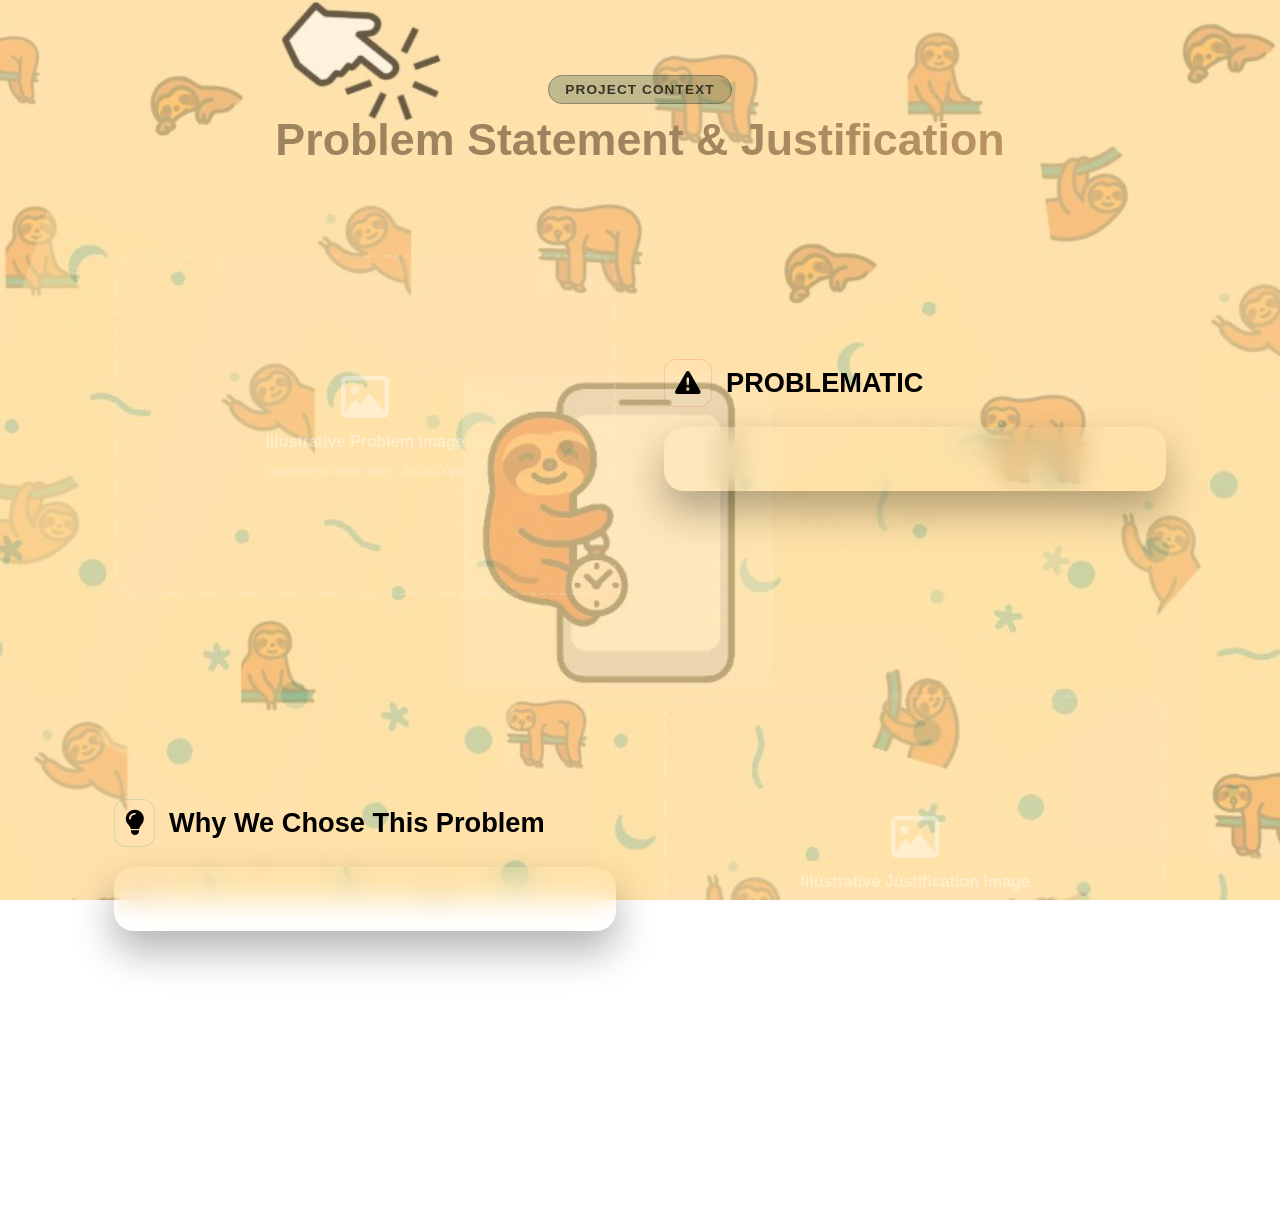
==== template/problematic.html @ 4d4d7ff4 "Project initiation completed: created the home page, added images and styles, and built the problem " ====
<!DOCTYPE html>
<html lang="en">
<head>
    <meta charset="UTF-8">
    <meta name="viewport" content="width=device-width, initial-scale=1.0">
    <title>Problem Statement & Justification</title>
    <!-- Optional icons for professional dynamism -->
    <link rel="stylesheet" href="https://cdnjs.cloudflare.com/ajax/libs/font-awesome/6.4.0/css/all.min.css">
    <link rel="stylesheet" href="../style/style.css">
</head>
<body>

    <main class="main-container">
        
        <header class="page-header">
            <span class="badge">Project Context</span>
            <h1>Problem Statement & Justification</h1>
            <p class="subtitle"></p>
        </header>

        <section class="content-section row-reverse">
            <div class="text-block">
                <div class="section-title">
                    <i class="fa-solid fa-triangle-exclamation icon-problem"></i>
                    <h2>PROBLEMATIC</h2>
                </div>
                <div class="glass-card">
                    
                </div>
            </div>
            
            <div class="image-block">
                <div class="image-placeholder">
                    <i class="fa-regular fa-image"></i>
                    <span>Illustrative Problem Image</span>
                    <small>Suggested dimensions: 600x400px</small>
                </div>
            </div>
        </section>

        <section class="content-section">
            <div class="text-block">
                <div class="section-title">
                    <i class="fa-solid fa-lightbulb icon-justification"></i>
                    <h2>Why We Chose This Problem</h2>
                </div>
                <div class="glass-card">
                    
                </div>
            </div>

            <div class="image-block">
                <div class="image-placeholder">
                    <i class="fa-regular fa-image"></i>
                    <span>Illustrative Justification Image</span>
                    <small>Suggested dimensions: 600x400px</small>
                </div>
            </div>
        </section>
    </main>

</body>
</html>
---- style/style.css ----
* {
    margin: 0;
    padding: 0;
    box-sizing: border-box;
}


body {
    font-family: 'Segoe UI', Tahoma, Geneva, Verdana, sans-serif;
    background-image: url("../resources/fondo.jpeg");
    background-size: cover;
    background-position: center;
    background-repeat: no-repeat;
    background-attachment: fixed;
    overflow-x: hidden;
}

.container {
    width: 100%;
    min-height: 100vh;
    position: relative;
}

.title {
    position: absolute;
    top: 40px;
    left: 50%;
    transform: translateX(-50%);
    background: #3e6f55;
    color: white;
    font-size: clamp(30px, 5vw, 55px);
    font-weight: 800;
    padding: 10px 80px;
    border-radius: 40px;
    white-space: nowrap;
    z-index: 100;
}

.panel {
    position: absolute;
    top: 200px;
    left: 120px;
    background: rgba(111, 143, 110, 0.95);
    padding: 40px 30px;
    border-radius: 40px;
    display: flex;
    flex-direction: column;
    gap: 30px;
    z-index: 90;
}

.button {
    background: white;
    padding: 20px 40px;
    border-radius: 40px;
    font-weight: bold;
    color: #2f6b4f;
    text-align: center;
    width: 260px;
    box-shadow: 0px 0px 20px rgba(255, 255, 255, 0.7);
    cursor: pointer;
    transition: 0.3s;
    text-decoration: none;
}

.button:hover {
    transform: translateY(-5px) scale(1.05);
    box-shadow: 0px 5px 25px rgba(255, 255, 255, 0.9);
}

a {
    text-decoration: none;
}

/* _____PHONE BOX______ */
.phone-box {
    position: absolute;
    right: 215px;
    top: 180px;
    width: 320px;
    height: 440px;
    background: #6f8f6e;
    border-radius: 40px;
    display: flex;
    justify-content: center;
    align-items: center;
    animation: flotar 4s infinite ease-in-out;
}

.phone-box video {
    width: 220px;
}

/* ______RANGEL______ */
.pet {
    width: 100px;
    height: 100px;
    border-radius: 50%;
    overflow: hidden;
    background: #253f33;
    box-shadow: 0px 5px 20px rgba(0, 0, 0, 0.3);
    animation: flotar 3s infinite ease-in-out;
    cursor: pointer;
    transition: 0.3s;
    border: 3px solid #fff;
}

.pet:hover {
    transform: scale(1.08);
}

.pet img {
    width: 100%;
    height: 100%;
    object-fit: cover;
}


@keyframes flotar {
    0% { transform: translateY(0px); }
    50% { transform: translateY(-12px); }
    100% { transform: translateY(0px); }
}
/* ______ TEAM ________ */
.team-container {
    margin: 60px auto;
    text-align: center;
    padding: 0 20px;
}

.team-title {
    margin-bottom: 28px;
    font-weight: 700;
    font-size: 1.8rem;
    color: #171718;
}


.team-grid {
    display: flex;
    justify-content: center;
    gap: 22px;
    flex-wrap: wrap;
}

.team-member {
    background: rgba(255, 255, 255, 0.08);
    backdrop-filter: blur(12px);
    border-radius: 50px;
    padding: 15px 24px;
    display: flex;
    align-items: center;
    gap: 15px;
    transition: 0.3s ease;
    box-shadow: 0 6px 20px rgba(0, 0, 0, 0.18);
    border: 1px solid rgba(255, 255, 255, 0.06);
}

.team-member:hover {
    transform: translateY(-4px);
    background: rgba(108, 99, 255, 0.16);
}

.team-member img {
    width: 62px;
    height: 62px;
    border-radius: 50%;
    object-fit: cover;
    border: 2px solid var(--accent-2);
}

.team-member p {
    margin: 0;
    font-weight: 600;
    color: #0d0d0e;
}

@media (max-width: 600px) {
    .team-member {
        width: 100%;
        justify-content: center;
    }
}
.main-container {
    max-width: 1100px;
    margin: 0 auto;
    padding: 80px 24px;
}

/* ____ HEADER _____ */
.page-header {
    text-align: center;
    margin-bottom: 90px;
}

.page-header .badge {
    background: rgba(76, 110, 82, 0.349);
    border: 1px solid rgba(29, 25, 39, 0.3);
    color: #383127;
    padding: 6px 16px;
    border-radius: 30px;
    font-size: 0.85rem;
    font-weight: 600;
    text-transform: uppercase;
    letter-spacing: 0.08em;
}

.page-header h1 {
    font-size: clamp(2rem, 4vw, 2.8rem);
    font-weight: 800;
    margin: 16px 0 12px;
    background: linear-gradient(135deg, #9c845f 50%, #ca9964);
    -webkit-background-clip: text;
    -webkit-text-fill-color: transparent;
}

.page-header .subtitle {
    font-size: 1.1rem;
    color: var(--text-muted);
    max-width: 650px;
    margin: 0 auto;
    line-height: 1.5;
}

.content-section {
    display: grid;
    grid-template-columns: 1fr 1fr;
    gap: 48px;
    align-items: center;
    margin-bottom: 100px;
}

.row-reverse {
    direction: rtl; 
}

.row-reverse .text-block,
.row-reverse .image-block {
    direction: ltr; 
}

.section-title {
    display: flex;
    align-items: center;
    gap: 14px;
    margin-bottom: 20px;
}

.section-title i {
    font-size: 1.6rem;
    padding: 10px;
    border-radius: 12px;
    background: rgba(255, 255, 255, 0.05);
}

.icon-problem {
    color: var(--accent-problem);
    border: 1px solid rgba(239, 68, 68, 0.2);
}

.icon-justification {
    color: var(--accent-justification);
    border: 1px solid rgba(16, 185, 129, 0.2);
}

.section-title h2 {
    font-size: 1.7rem;
    margin: 0;
    font-weight: 700;
}

.glass-card {
    background: var(--glass-bg);
    backdrop-filter: blur(14px);
    -webkit-backdrop-filter: blur(14px);
    border: 1px solid var(--glass-border);
    border-radius: 20px;
    padding: 32px;
    box-shadow: 0 20px 40px rgba(0, 0, 0, 0.3);
}

.glass-card p {
    color: var(--text-muted);
    line-height: 1.7;
    margin-top: 0;
    margin-bottom: 18px;
    font-size: 1.02rem;
}

.glass-card p:last-child {
    margin-bottom: 0;
}

.custom-list {
    margin: 0;
    padding-left: 20px;
}

.custom-list li {
    color: var(--text-muted);
    margin-bottom: 10px;
    line-height: 1.5;
}

.custom-list li strong {
    color: #ffffff;
}

.image-placeholder {
    width: 100%;
    height: 340px;
    background: rgba(255, 255, 255, 0.03);
    border: 2px dashed rgba(255, 255, 255, 0.15);
    border-radius: 20px;
    display: flex;
    flex-direction: column;
    justify-content: center;
    align-items: center;
    gap: 12px;
    color: rgba(255, 255, 255, 0.4);
    transition: all 0.3s ease;
}

.image-block img {
    width: 100%;
    height: 340px;
    object-fit: cover;
    border-radius: 20px;
    border: 1px solid var(--glass-border);
    box-shadow: 0 15px 35px rgba(0,0,0,0.4);
}

.image-placeholder i {
    font-size: 3rem;
}

.image-placeholder span {
    font-weight: 600;
    font-size: 1rem;
}

.image-placeholder small {
    font-size: 0.8rem;
    opacity: 0.7;
}

@media (max-width: 900px) {
    .main-container {
        padding: 50px 20px;
    }
    
    .content-section, .row-reverse {
        grid-template-columns: 1fr; 
        gap: 28px;
        margin-bottom: 60px;
        direction: ltr;
    }

    .page-header {
        margin-bottom: 50px;
    }

    .image-placeholder, .image-block img {
        height: 260px; 
    }
}
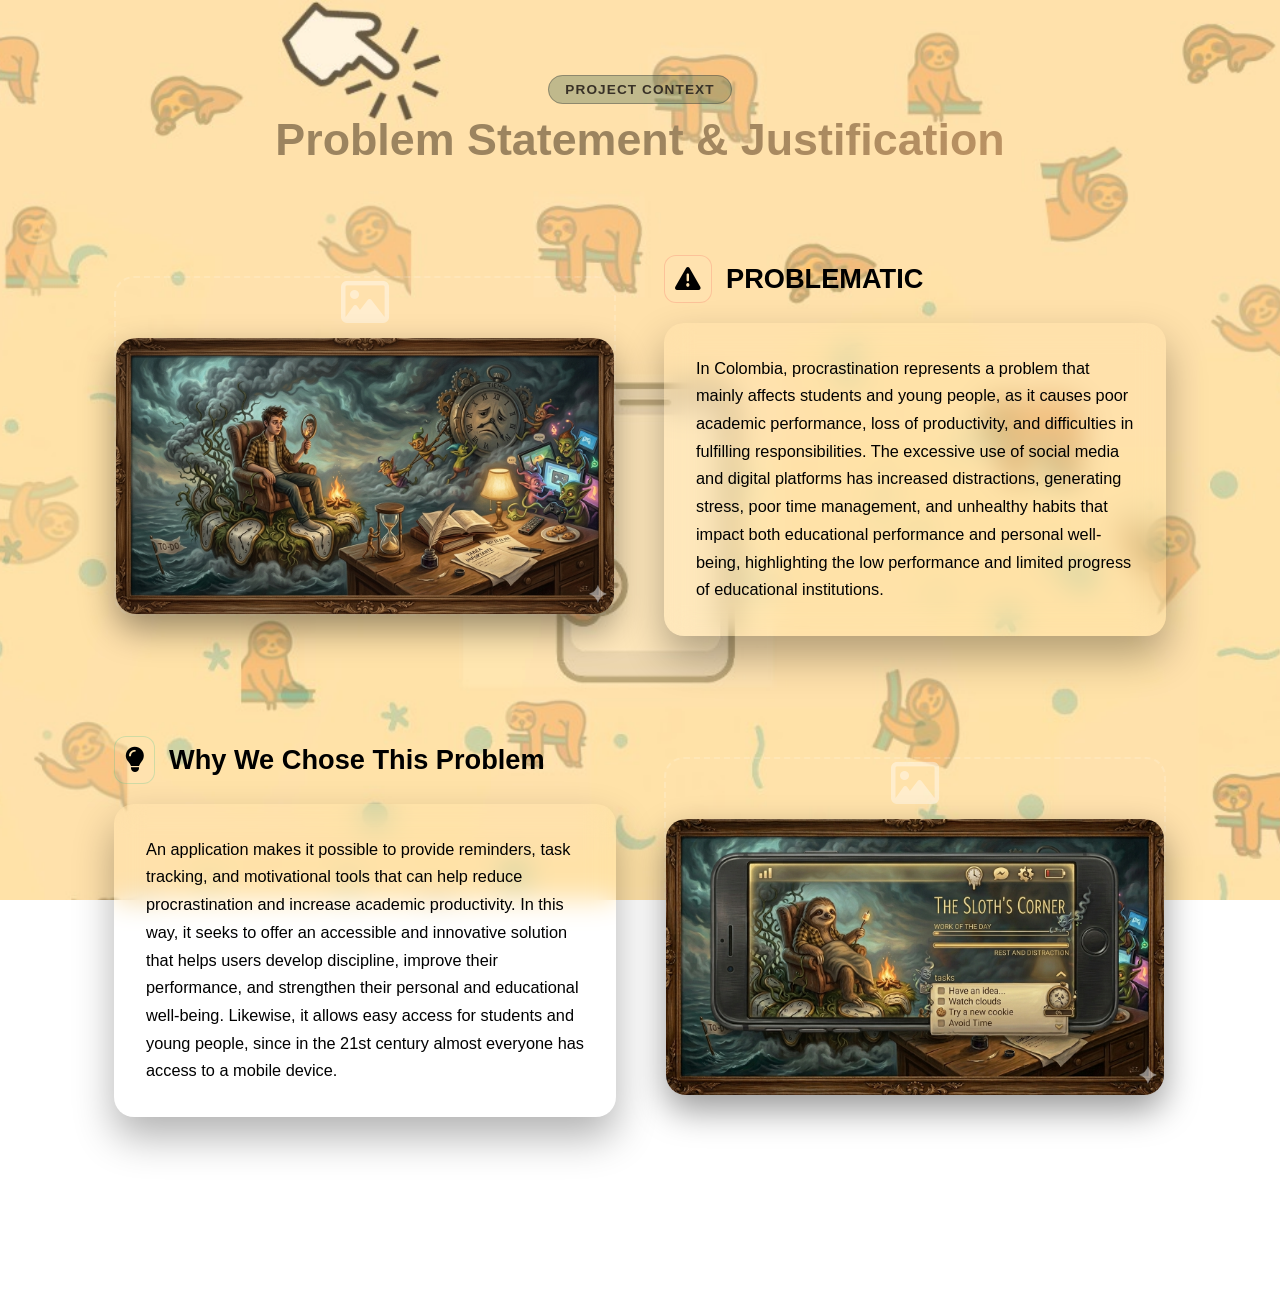
==== commit 26b2cfda: "Changes and information regarding the problem and its contextualization are added. Changes and infor" ====
--- a/template/problematic.html
+++ b/template/problematic.html
@@ -25,15 +25,15 @@
                     <h2>PROBLEMATIC</h2>
                 </div>
                 <div class="glass-card">
-                    
+                    <p>In Colombia, procrastination represents a problem that mainly affects students and young people, as it causes poor academic performance, loss of productivity, and difficulties in fulfilling responsibilities. The excessive use of social media and digital platforms has increased distractions, generating stress, poor time management, and unhealthy habits that impact both educational performance and personal well-being, highlighting the low performance and limited progress of educational institutions.
+                </p>
                 </div>
             </div>
             
             <div class="image-block">
                 <div class="image-placeholder">
                     <i class="fa-regular fa-image"></i>
-                    <span>Illustrative Problem Image</span>
-                    <small>Suggested dimensions: 600x400px</small>
+                    <img src="../resources/ProcrastinationImage.png" alt="procrastination">
                 </div>
             </div>
         </section>
@@ -45,15 +45,15 @@
                     <h2>Why We Chose This Problem</h2>
                 </div>
                 <div class="glass-card">
-                    
+                    <p>An application makes it possible to provide reminders, task tracking, and motivational tools that can help reduce procrastination and increase academic productivity. In this way, it seeks to offer an accessible and innovative solution that helps users develop discipline, improve their performance, and strengthen their personal and educational well-being. Likewise, it allows easy access for students and young people, since in the 21st century almost everyone has access to a mobile device.
+                    </p>
                 </div>
             </div>
 
             <div class="image-block">
                 <div class="image-placeholder">
                     <i class="fa-regular fa-image"></i>
-                    <span>Illustrative Justification Image</span>
-                    <small>Suggested dimensions: 600x400px</small>
+                    <img src="../resources/simulationApp.png" alt="">
                 </div>
             </div>
         </section>
